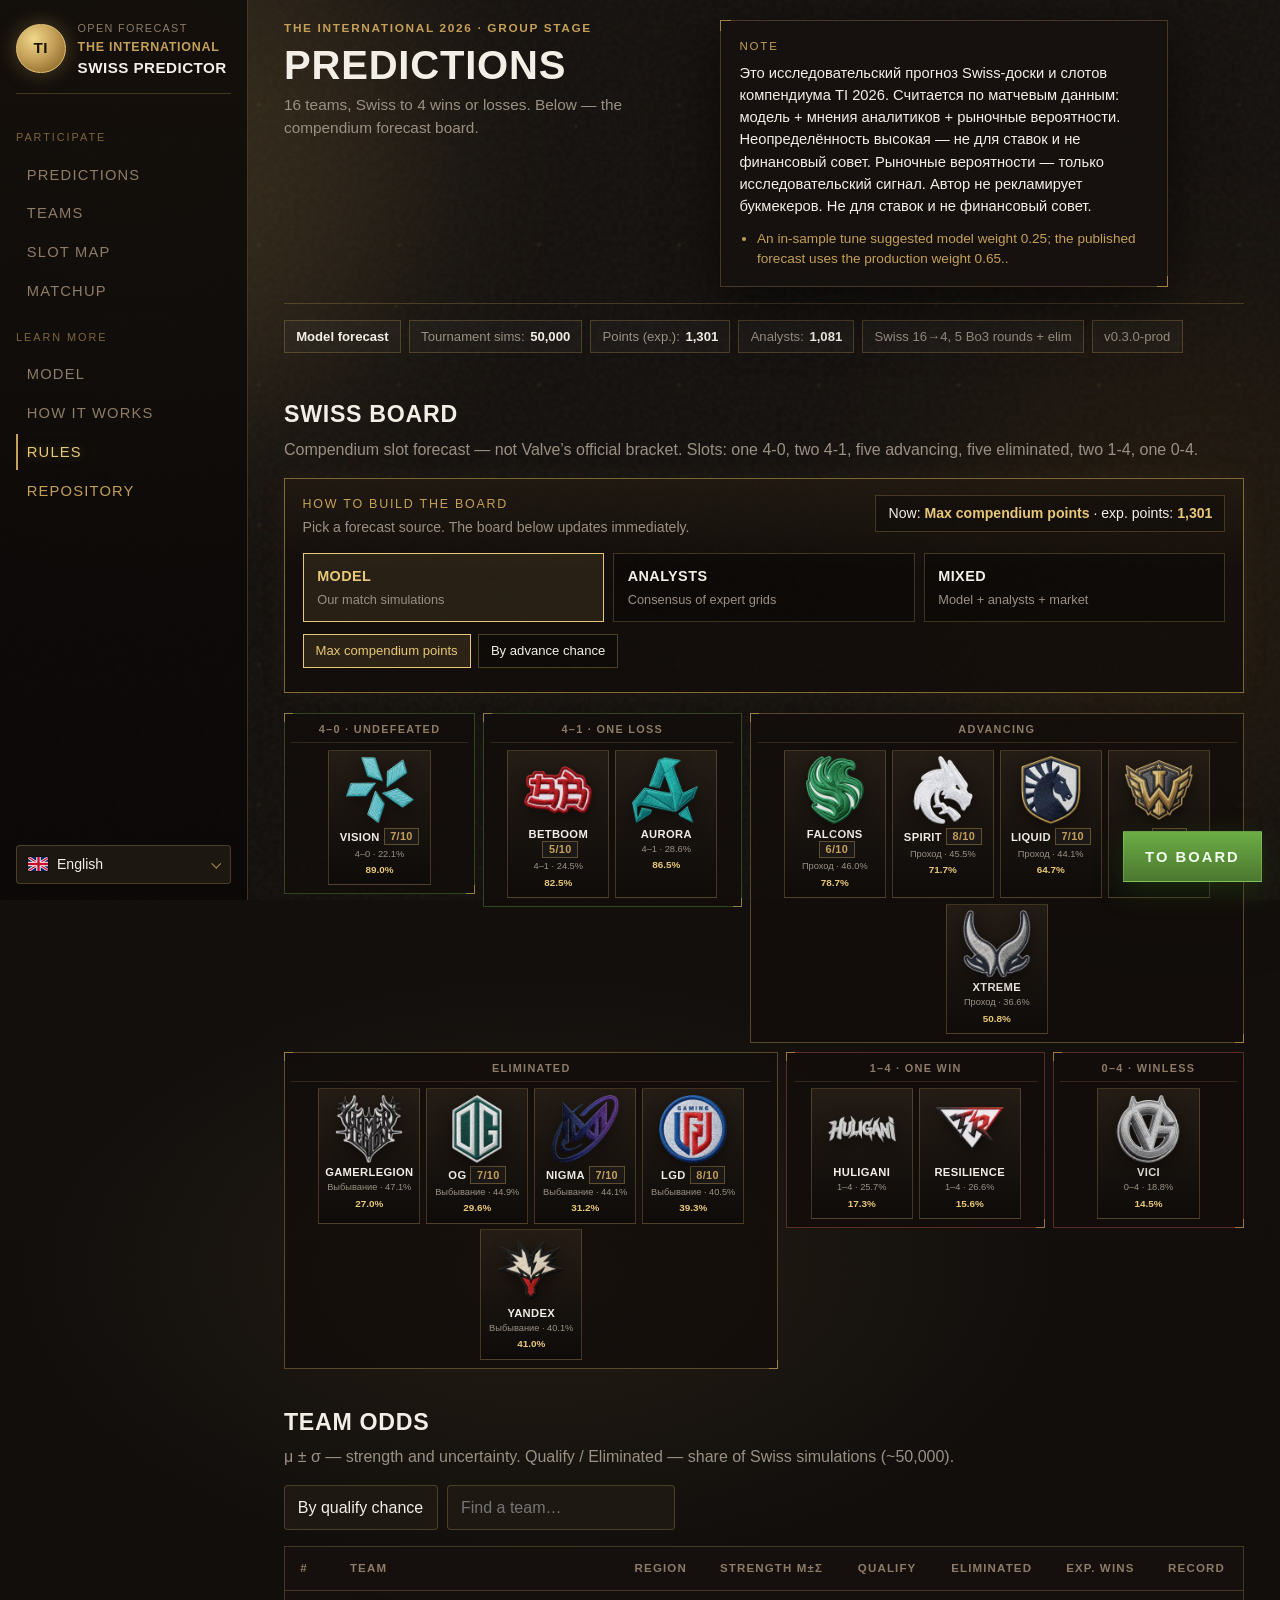
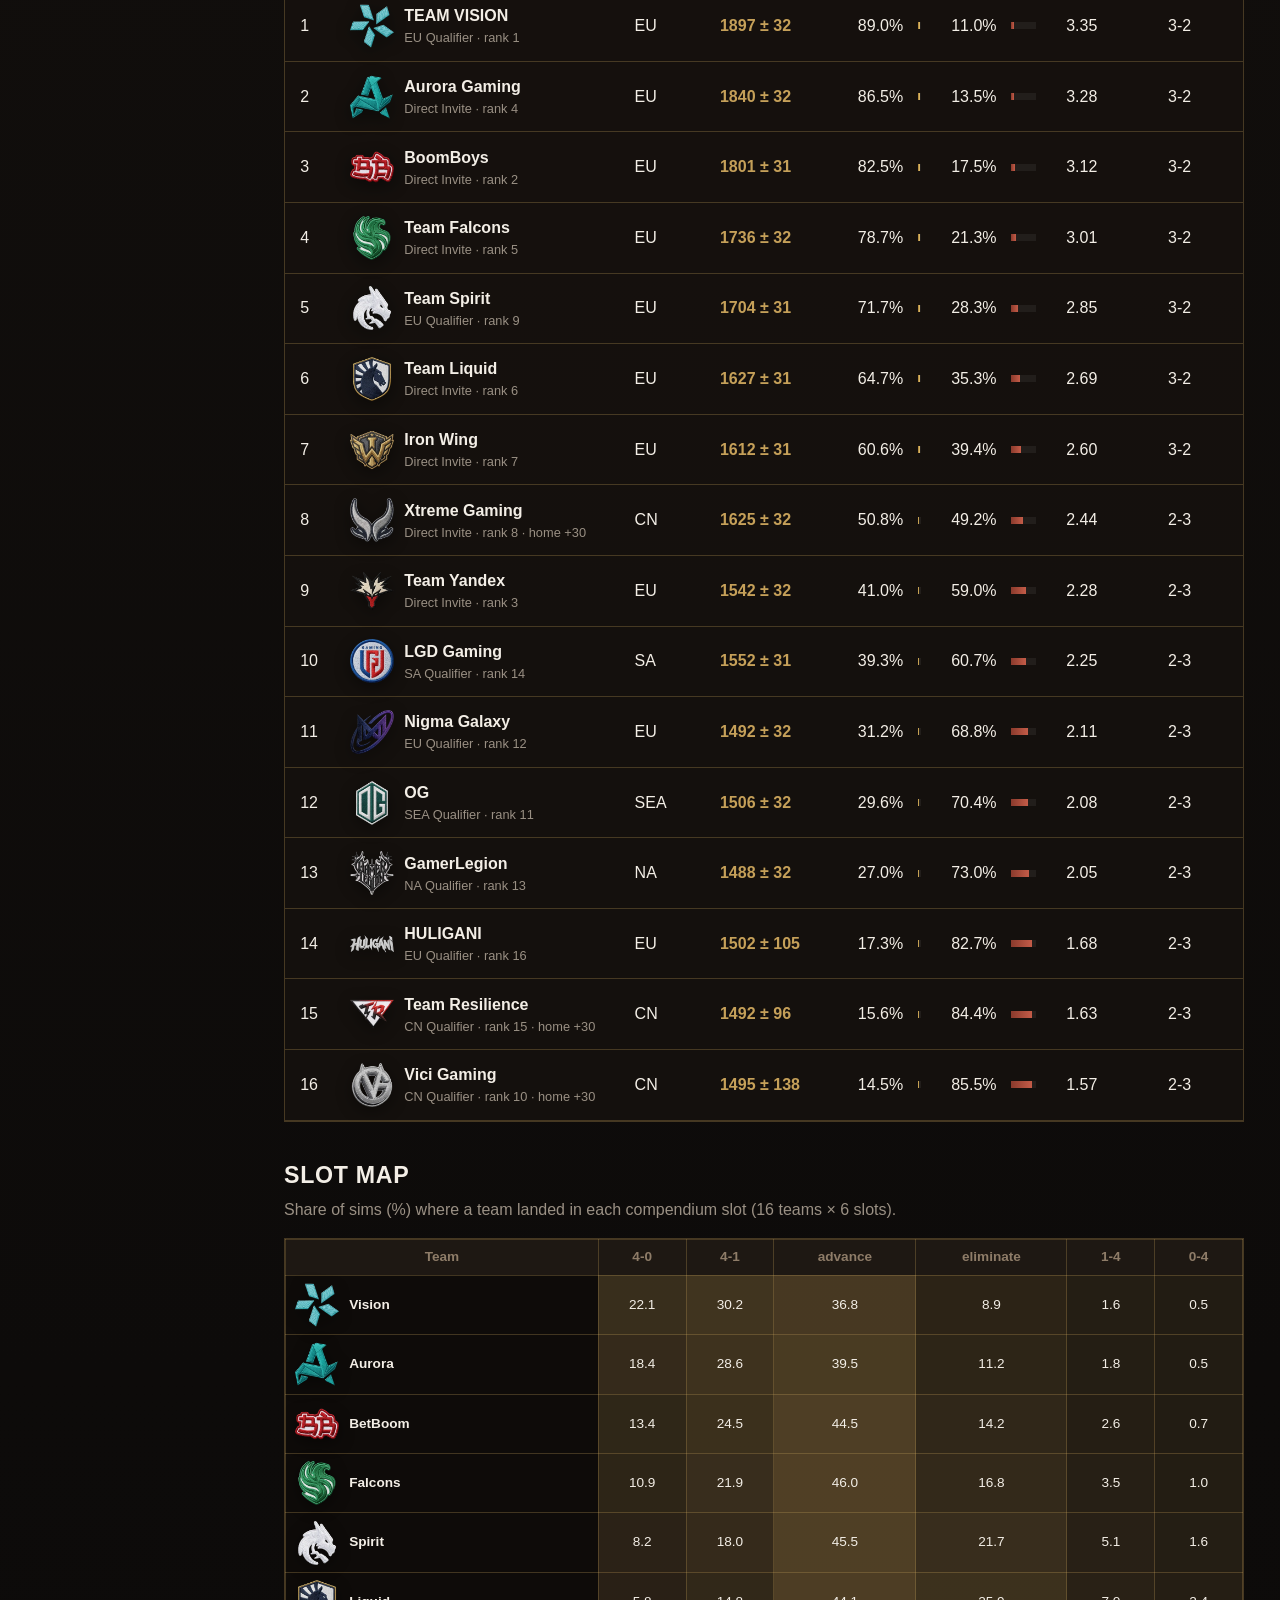
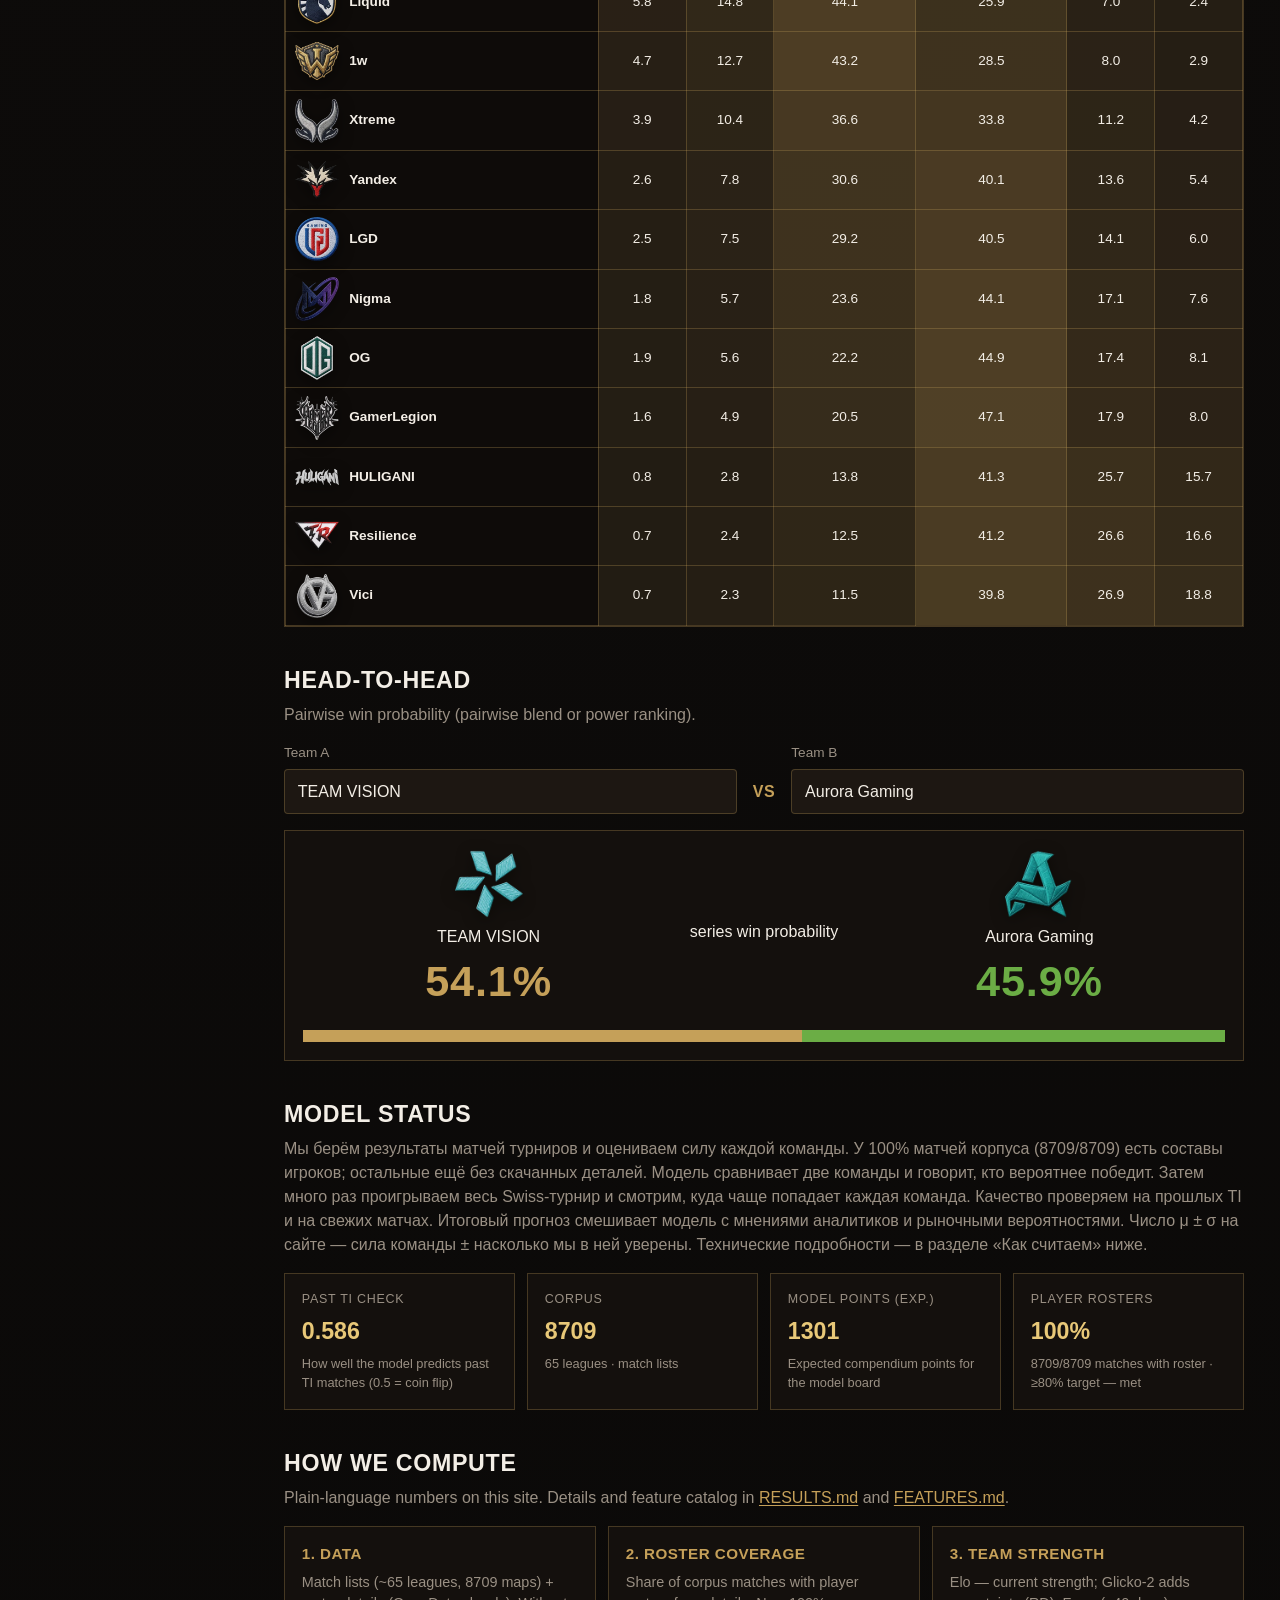
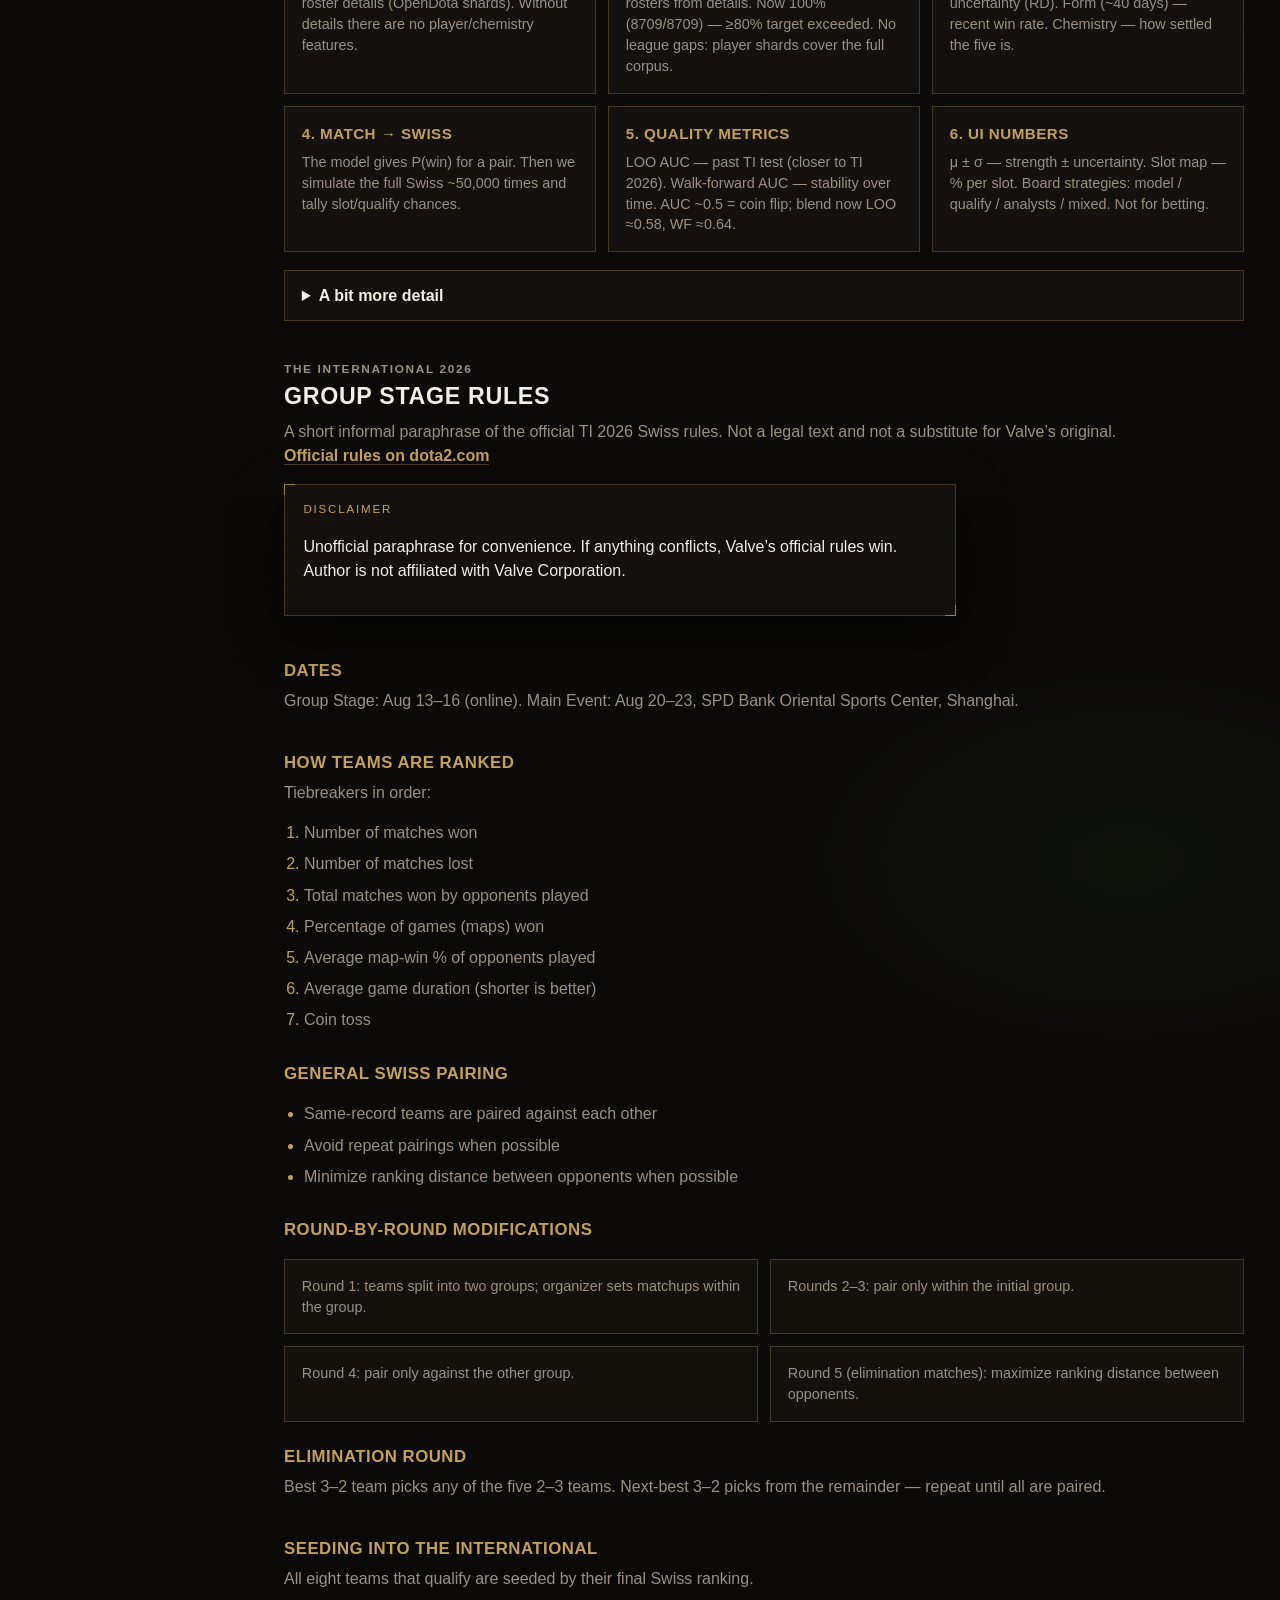
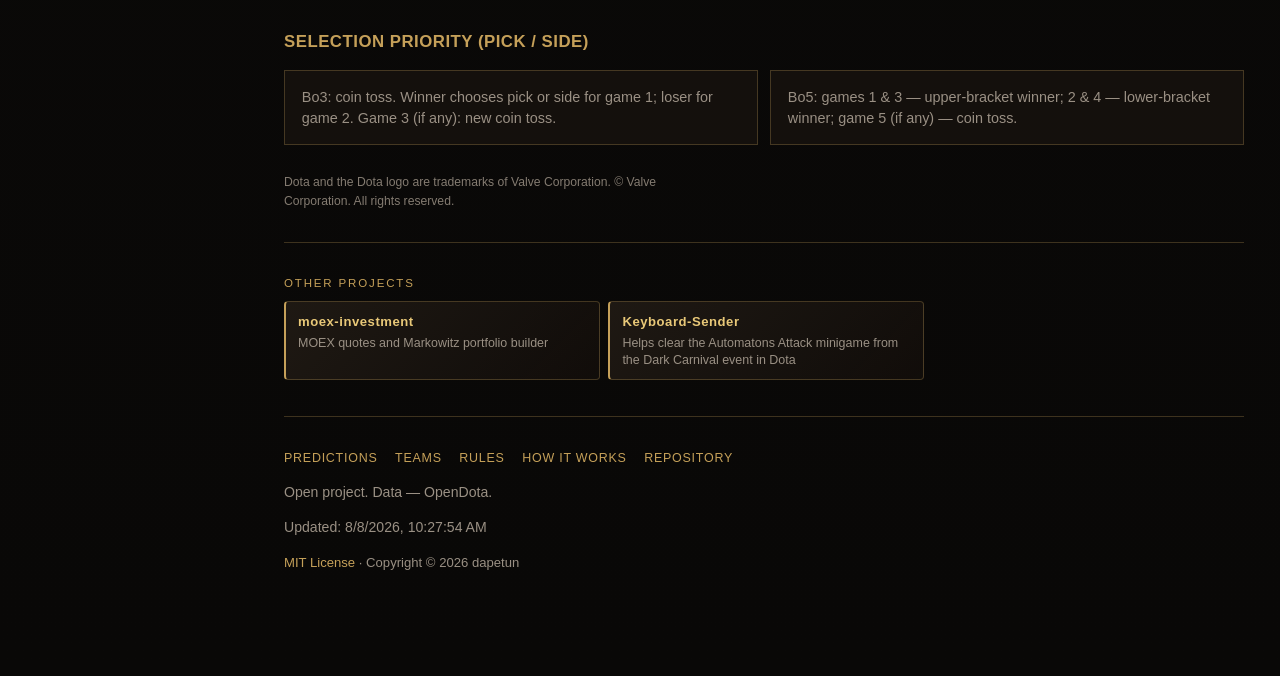
==== docs/rules.html @ ce2e902b "сводка: UI i18n/logos, market priors, hero meta и fusion" ====
<!DOCTYPE html>
<html lang="ru">
<head>
  <meta charset="UTF-8" />
  <meta name="viewport" content="width=device-width, initial-scale=1" />
  <title>Правила Swiss TI 2026</title>
  <meta http-equiv="refresh" content="0; url=index.html#rules" />
  <link rel="canonical" href="index.html#rules" />
  <script>
    location.replace("index.html#rules");
  </script>
</head>
<body>
  <p><a href="index.html#rules">Правила групповой стадии →</a></p>
</body>
</html>
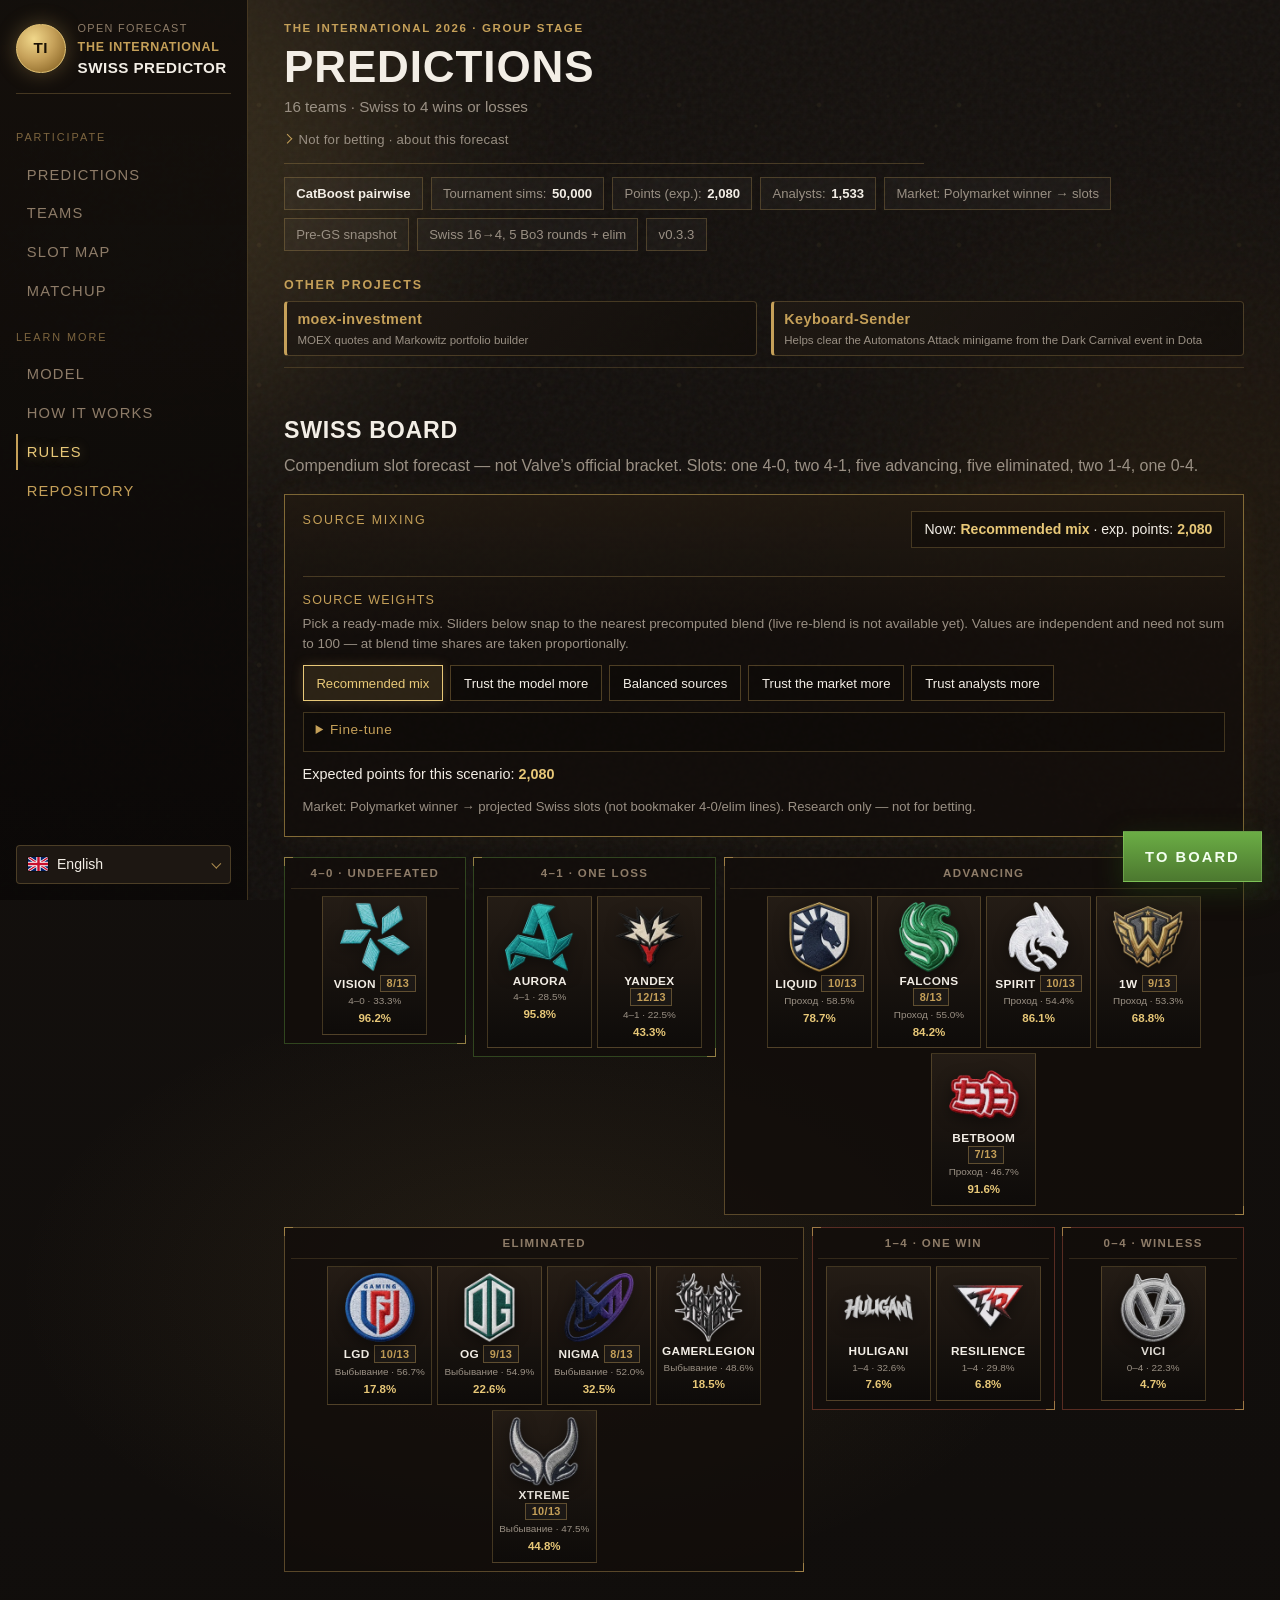
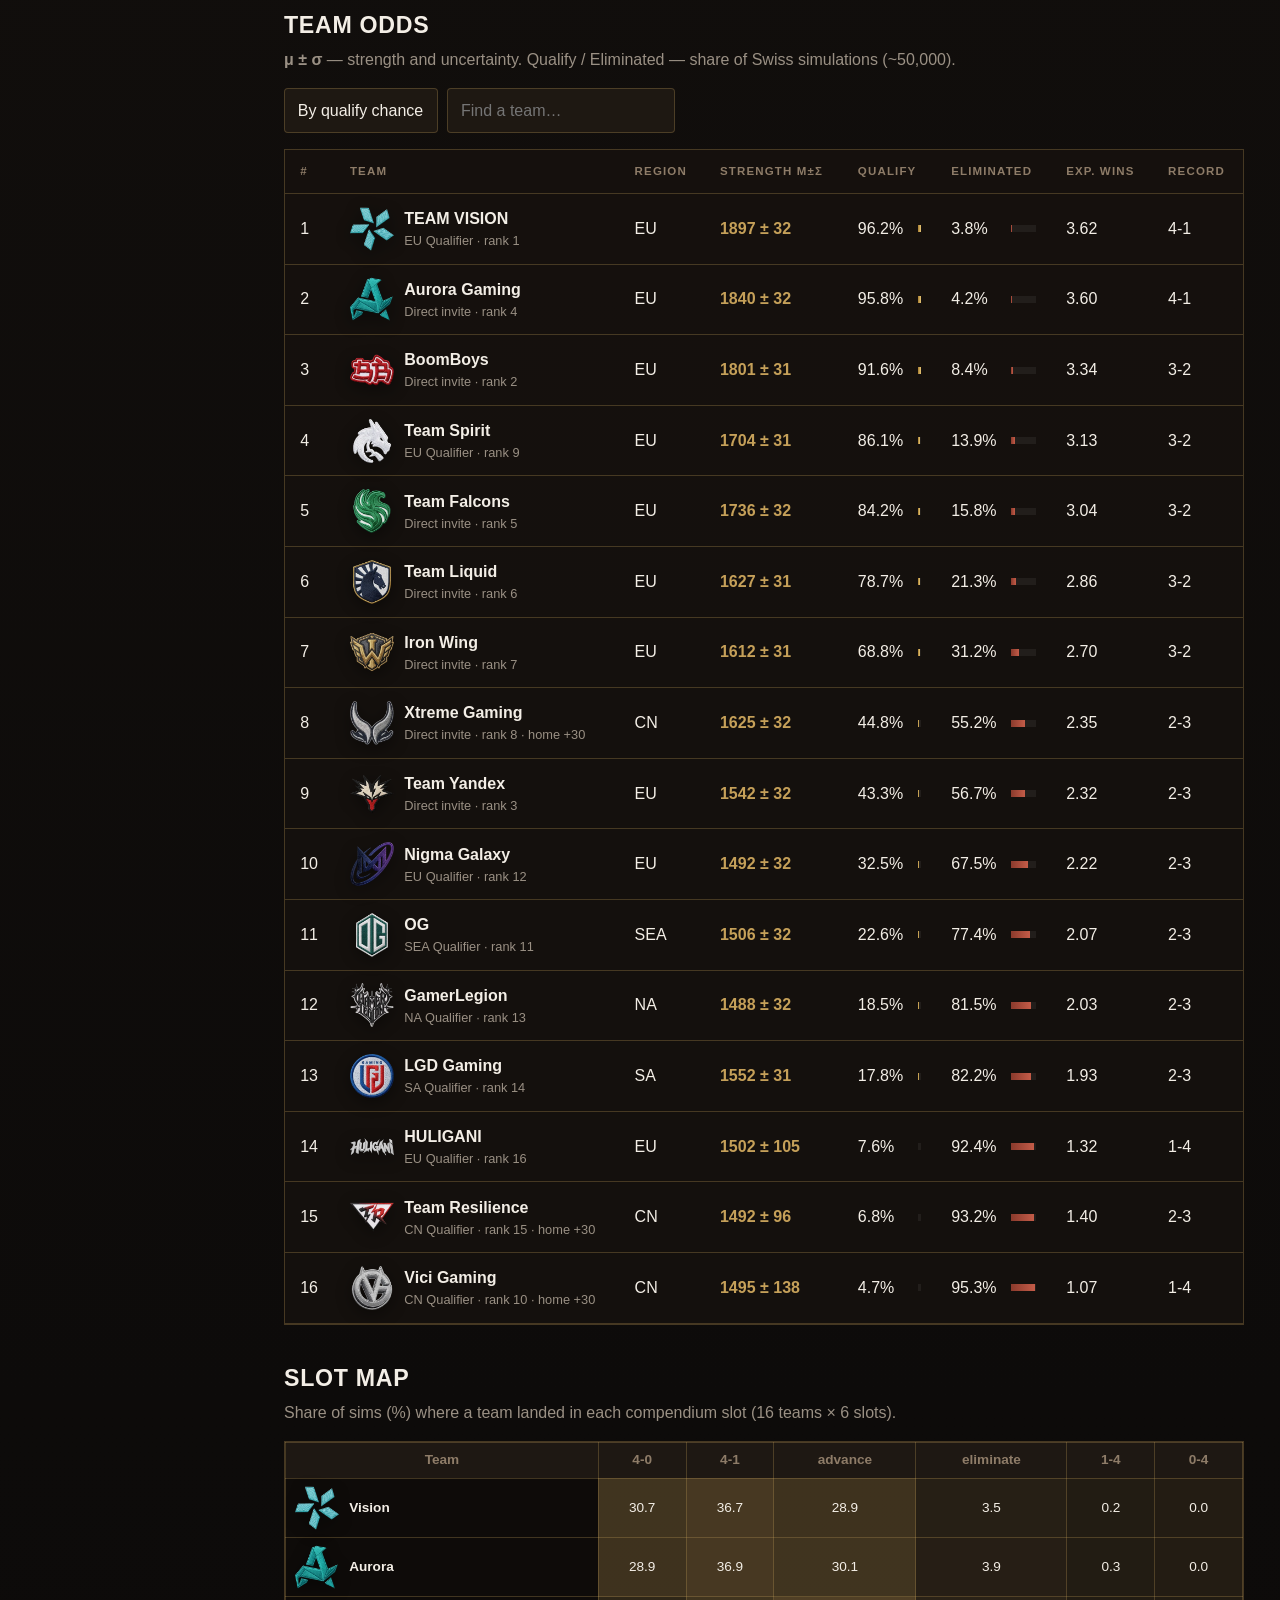
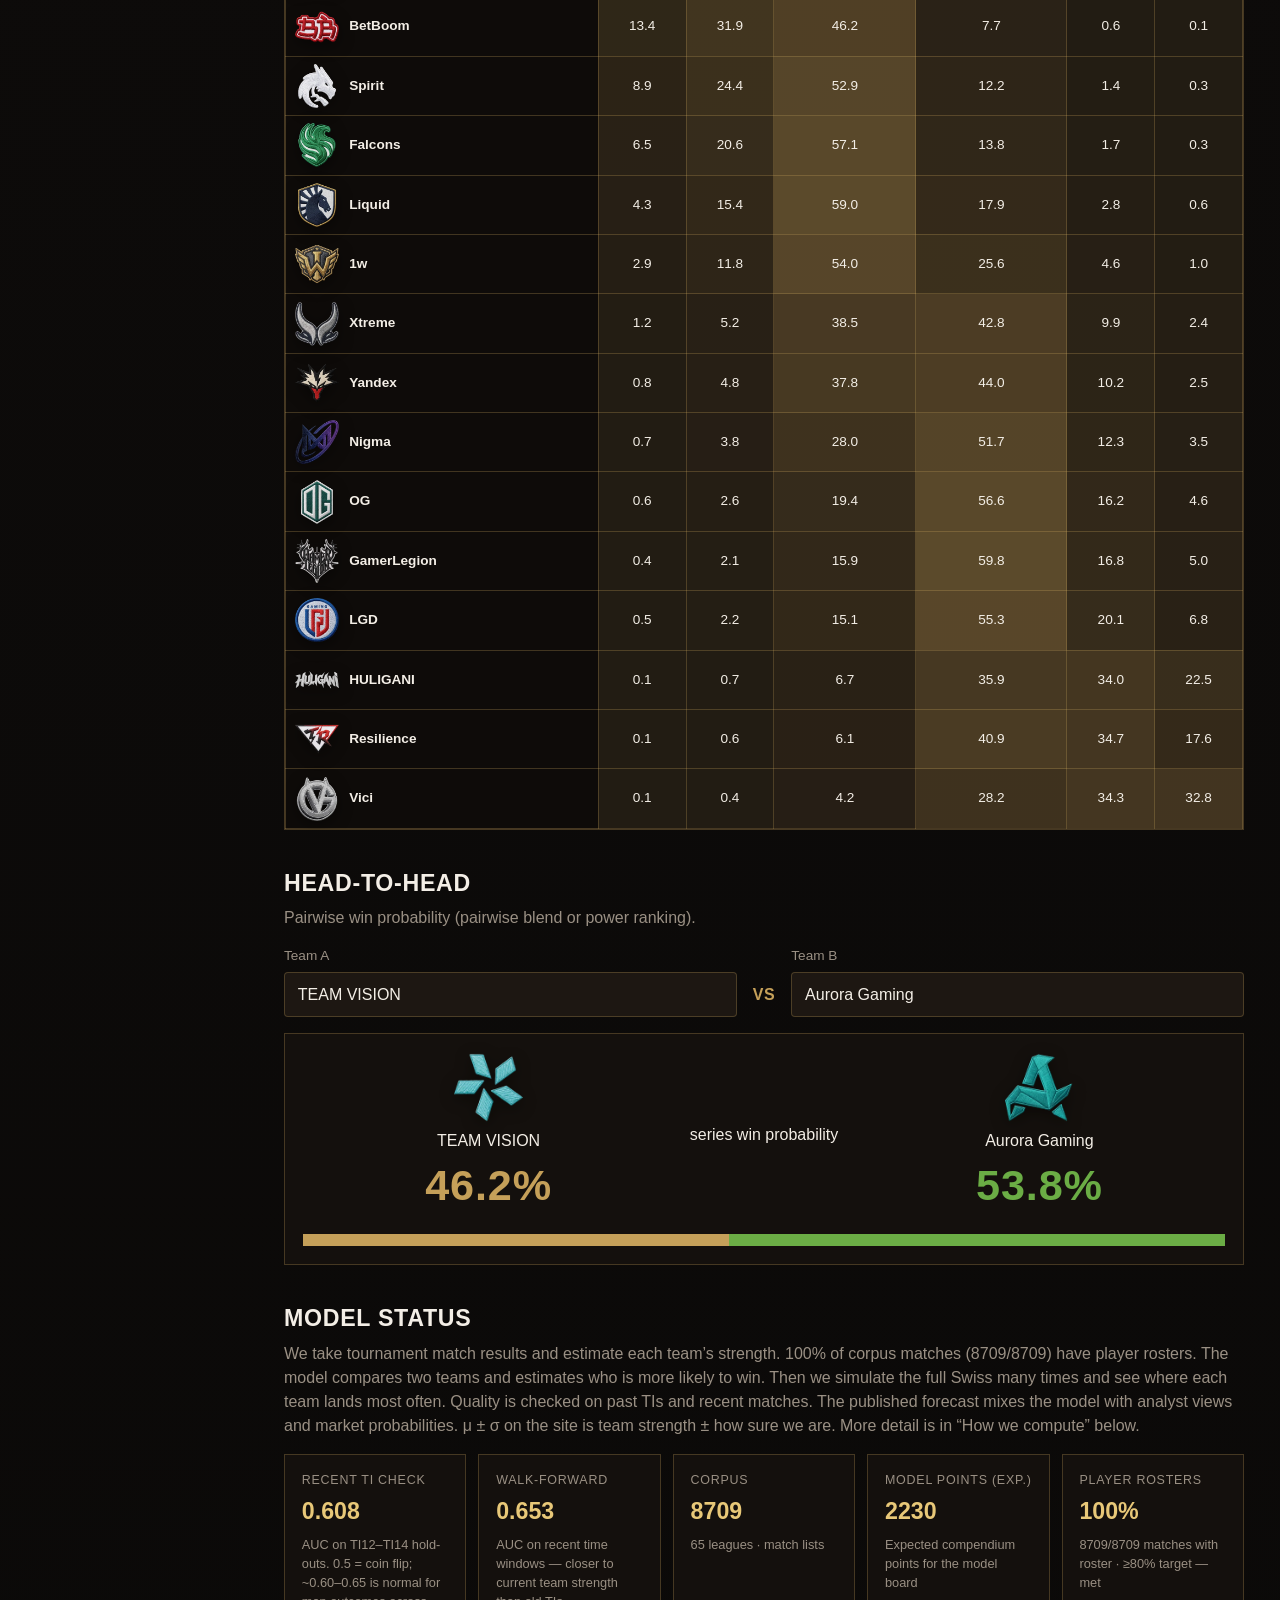
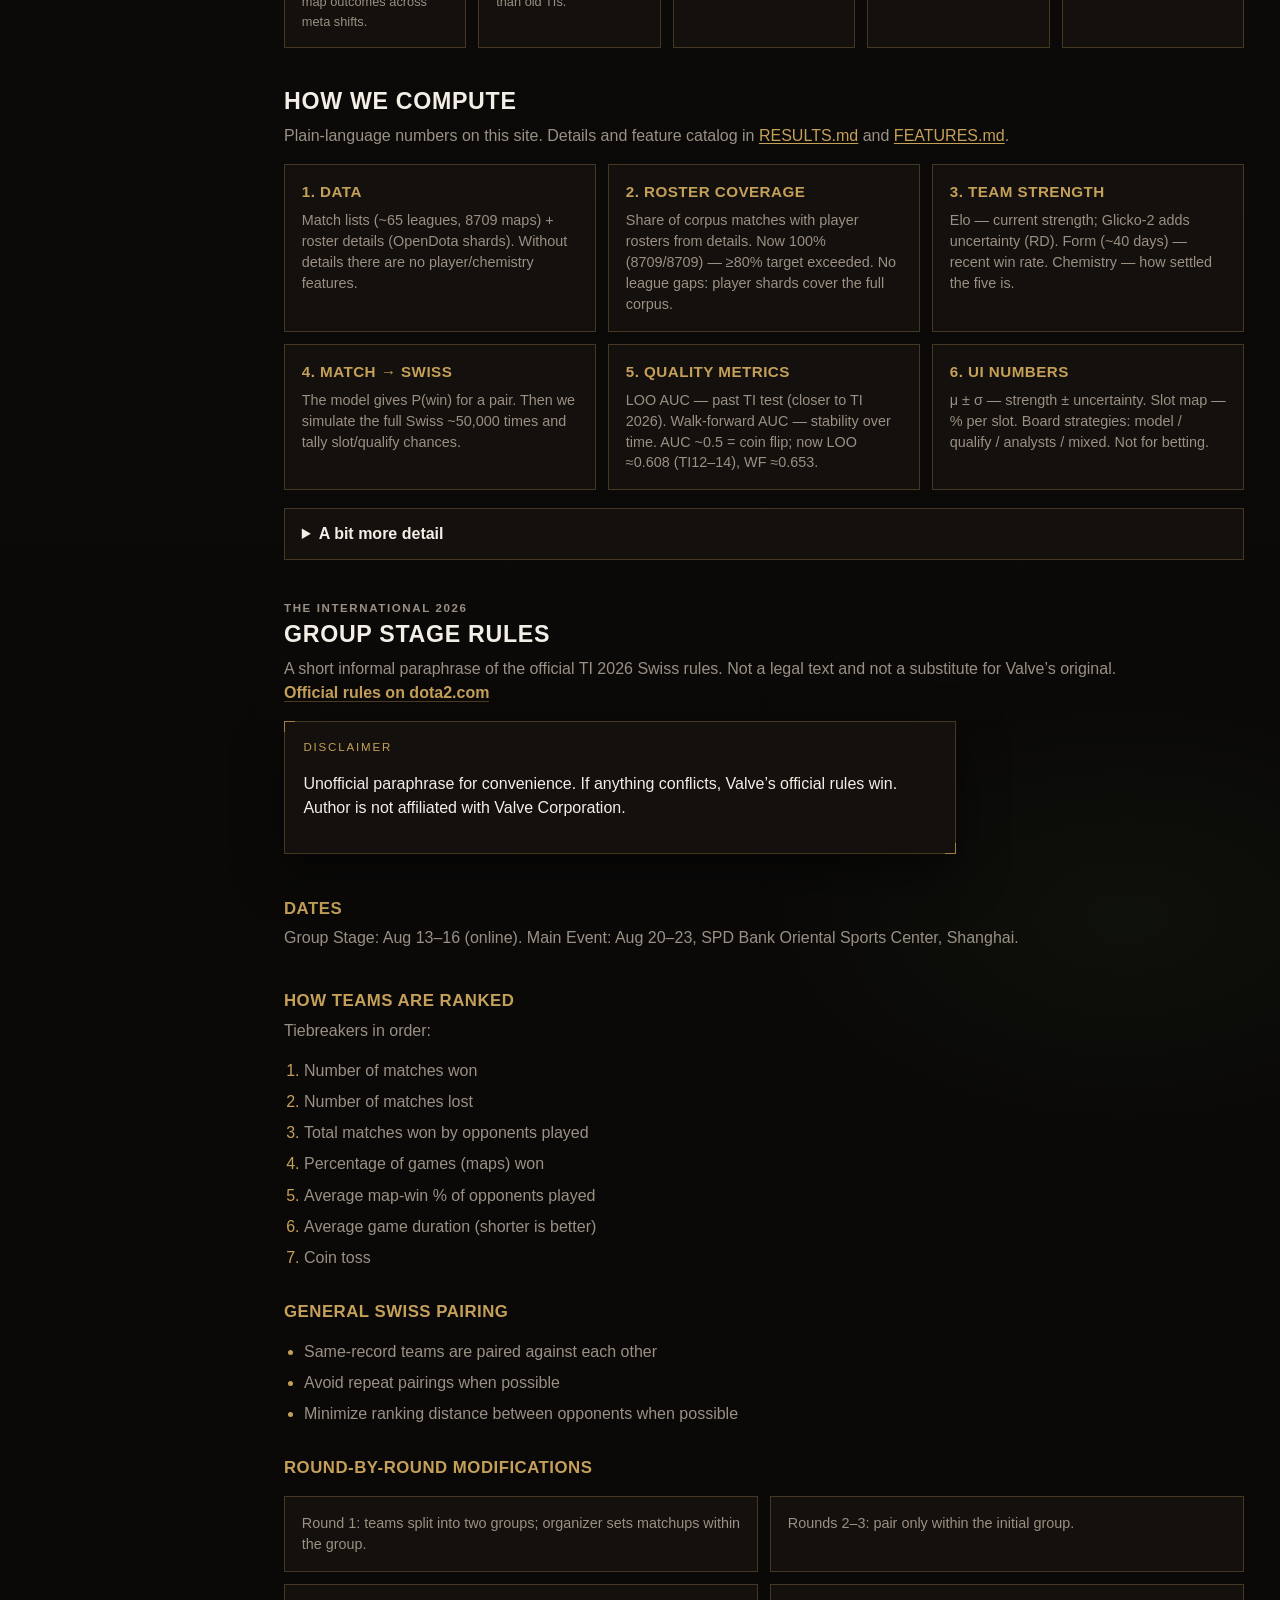
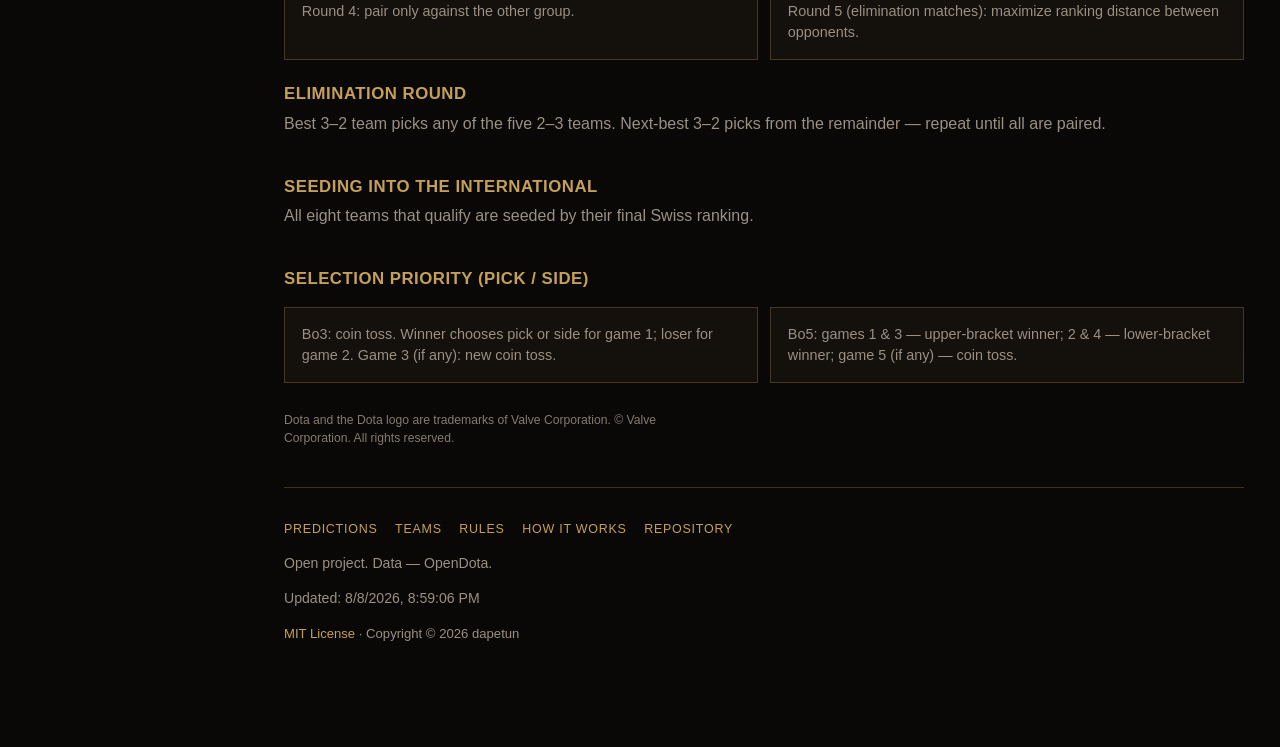
==== commit 06923750: "v0.3.3: GS readiness — UX honesty рынка, ECE, playoff MC, post-mortem" ====
--- a/docs/rules.html
+++ b/docs/rules.html
@@ -3,7 +3,7 @@
 <head>
   <meta charset="UTF-8" />
   <meta name="viewport" content="width=device-width, initial-scale=1" />
-  <title>Правила Swiss TI 2026</title>
+  <title data-i18n="rules.meta_title">Правила Swiss TI 2026</title>
   <meta http-equiv="refresh" content="0; url=index.html#rules" />
   <link rel="canonical" href="index.html#rules" />
   <script>
@@ -11,6 +11,10 @@
   </script>
 </head>
 <body>
-  <p><a href="index.html#rules">Правила групповой стадии →</a></p>
+  <p><a href="index.html#rules" data-i18n="rules.redirect">Правила групповой стадии →</a></p>
+  <script type="module">
+    import { initI18n } from "./assets/js/i18n.js";
+    initI18n();
+  </script>
 </body>
 </html>
